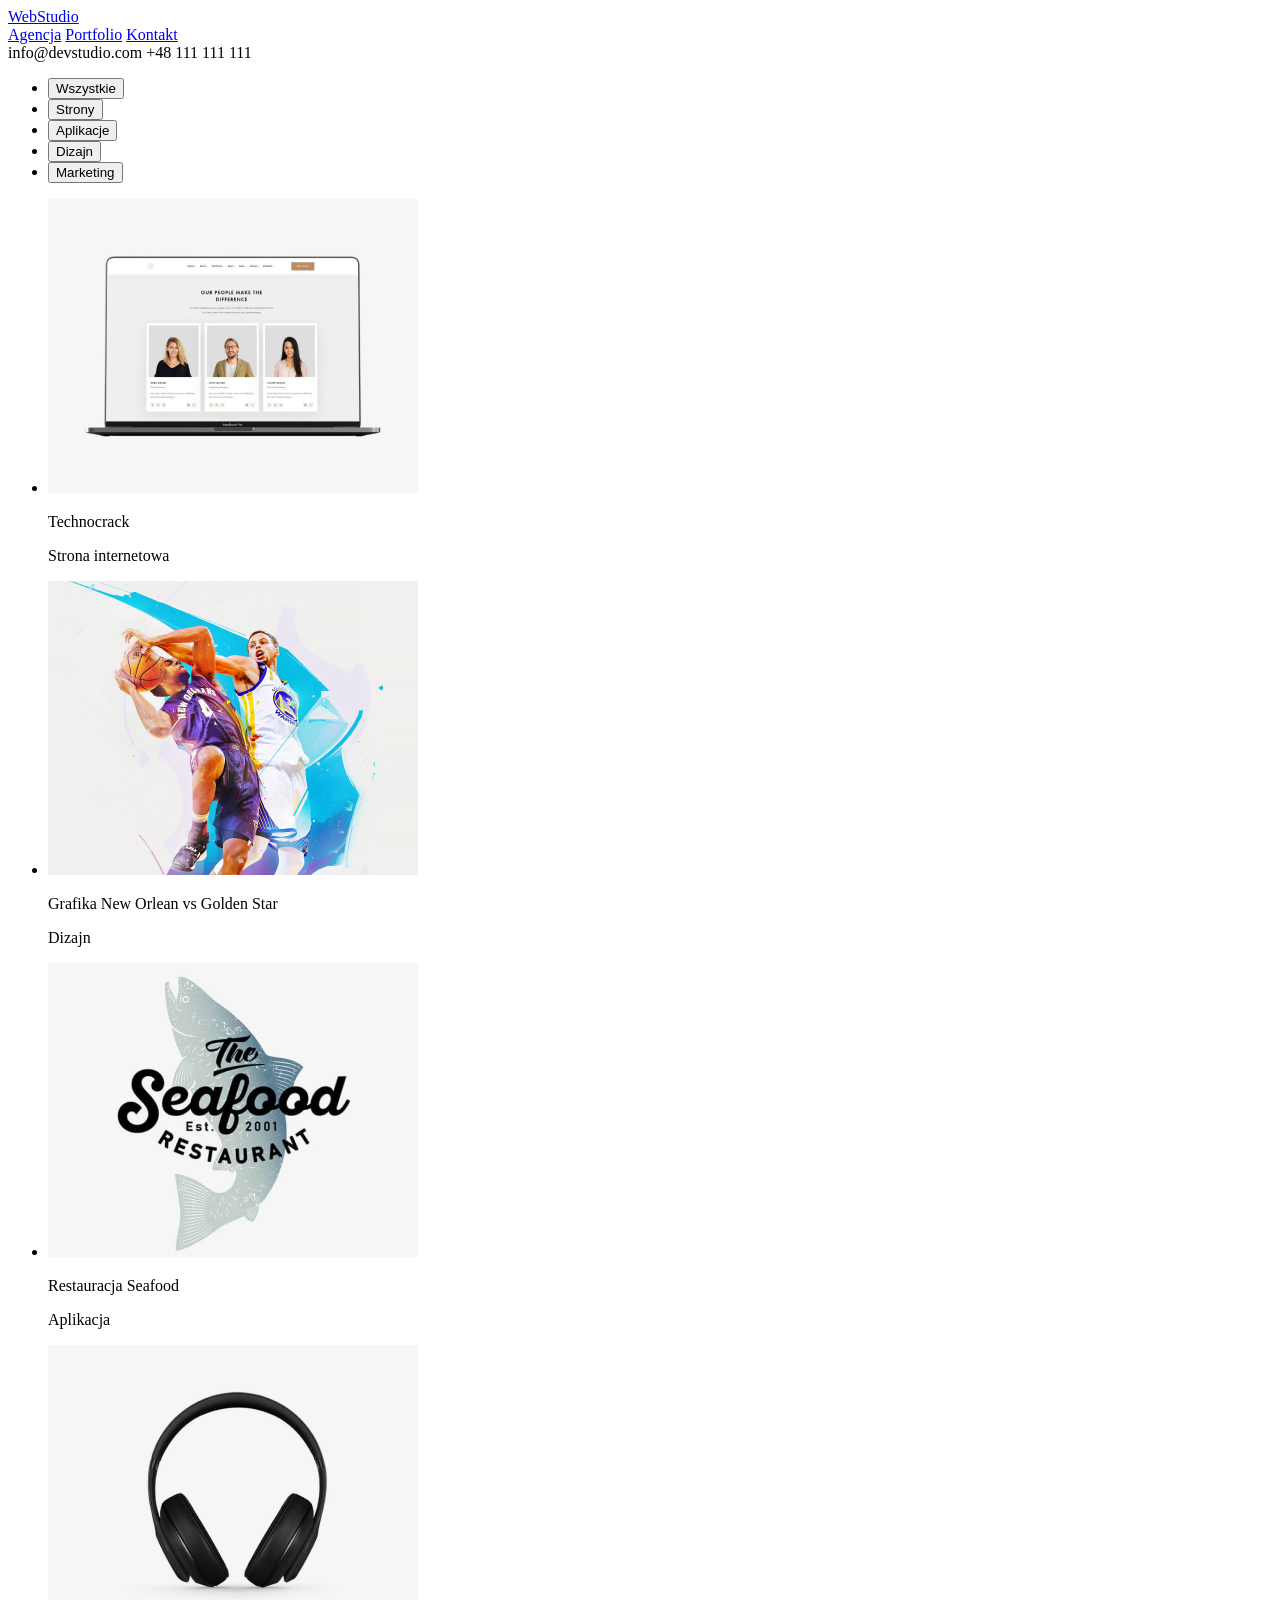
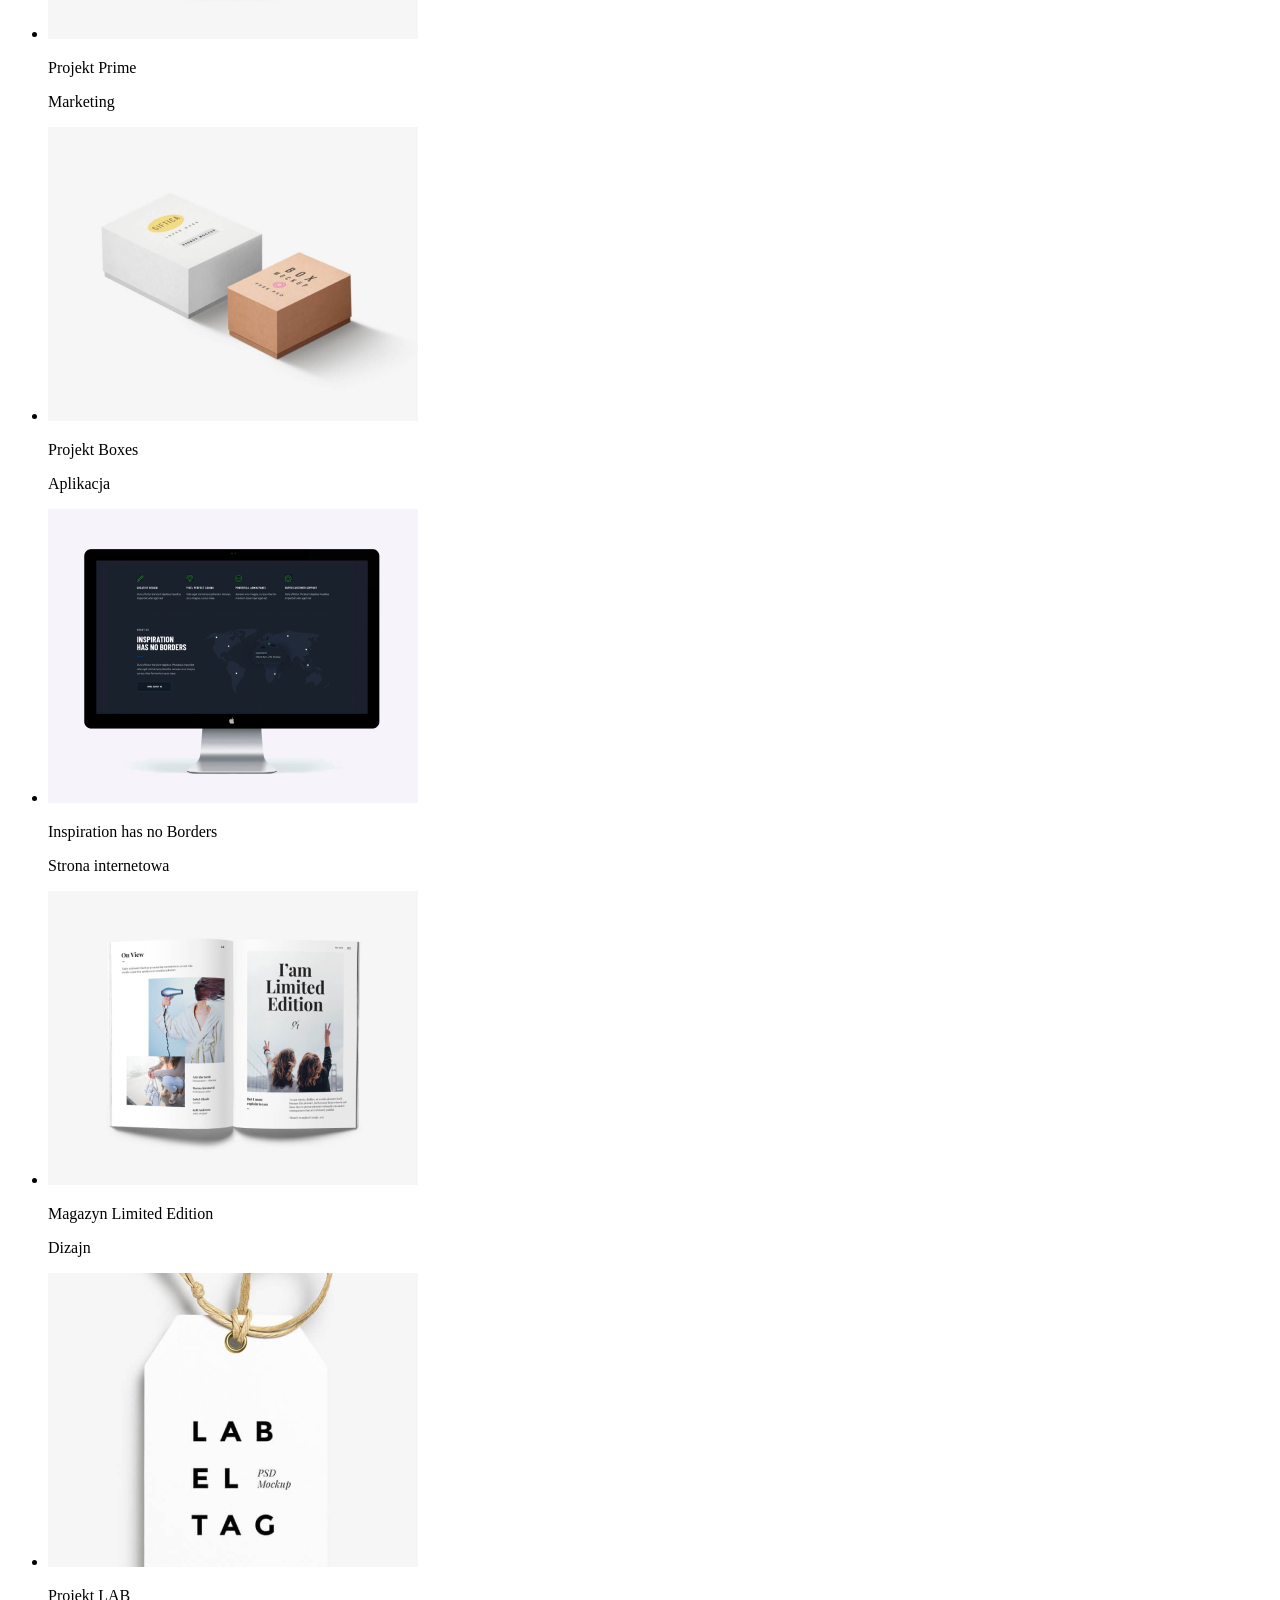
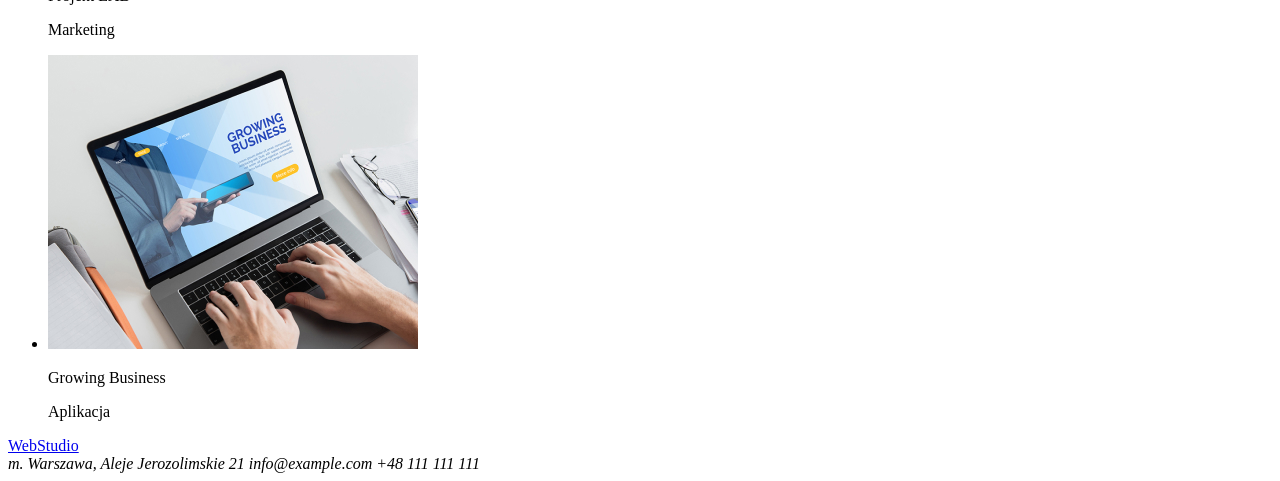
==== portfolio.html @ 7083e648 "Poprawka Index i napisanie html podstrony Portfolio" ====
<!DOCTYPE html>
<html lang="pl">
<head>
    <meta charset="UTF-8">
    <meta http-equiv="X-UA-Compatible" content="IE=edge">
    <meta name="viewport" content="width=device-width, initial-scale=1.0">
    <title>Portfolio</title>
</head>
<body>
    <header>
        <div>
            <span><a href="index.html">WebStudio</a></span>
            <nav>
                <a href="http://paw-am.pl">Agencja</a>
                <a href="portfolio.html">Portfolio</a>
                <a href="#kontakt">Kontakt</a>
            </nav>
            <span>info@devstudio.com</span>
            <span>+48 111 111 111</span>
        </div>   
    </header>
    <main>
        <div>
            <ul>
                <li><button type="button">Wszystkie</button></li>
                <li><button type="button">Strony</button></li>
                <li><button type="button">Aplikacje</button></li>
                <li><button type="button">Dizajn</button></li>
                <li><button type="button">Marketing</button></li>
            </ul>
        </div>
        <div>
            <ul>
                <li>
                    <img 
                    src="images/Portfolio/1.jpg"
                    width="370"
                    height="294"/><p>Technocrack</p><p>Strona internetowa</p>
                </li>
                <li>
                    <img
                    src="images/Portfolio/2.jpg"
                    width="370"
                    height="294"/><p>Grafika New Orlean vs Golden Star</p><p>Dizajn</p>
                </li>
                <li>
                    <img
                    src="images/Portfolio/3.jpg"
                    width="370"
                    height="294"/><p>Restauracja Seafood</p><p>Aplikacja</p>
                </li>
                <li>
                    <img
                    src="images/Portfolio/4.jpg"
                    width="370"
                    height="294"/><p>Projekt Prime</p><p>Marketing</p>
                </li>
                <li>
                    <img
                    src="images/Portfolio/5.jpg"
                    width="370"
                    height="294"/><p>Projekt Boxes</p><p>Aplikacja</p>
                </li>
                <li>
                    <img
                    src="images/Portfolio/6.jpg"
                    width="370"
                    height="294"/><p>Inspiration has no Borders</p><p>Strona internetowa</p>
                </li>
                <li>
                    <img
                    src="images/Portfolio/7.jpg"
                    width="370"
                    height="294"/><p>Magazyn Limited Edition</p><p>Dizajn</p>
                </li>
                <li>
                    <img
                    src="images/Portfolio/8.jpg"
                    width="370"
                    height="294"/><p>Projekt LAB</p><p>Marketing</p>
                </li>
                <li>
                    <img
                    src="images/Portfolio/9.jpg"
                    width="370"
                    height="294"/><p>Growing Business</p><p>Aplikacja</p>
                </li>
            </ul>
        </div>
    </main>
    <footer>
        <div>
            <a href="index.html">WebStudio</a>
        </div>
        <address id="kontakt">
            m. Warszawa, Aleje Jerozolimskie 21
            info@example.com
            +48 111 111 111
        </address>
    </footer>
</body>
</html>
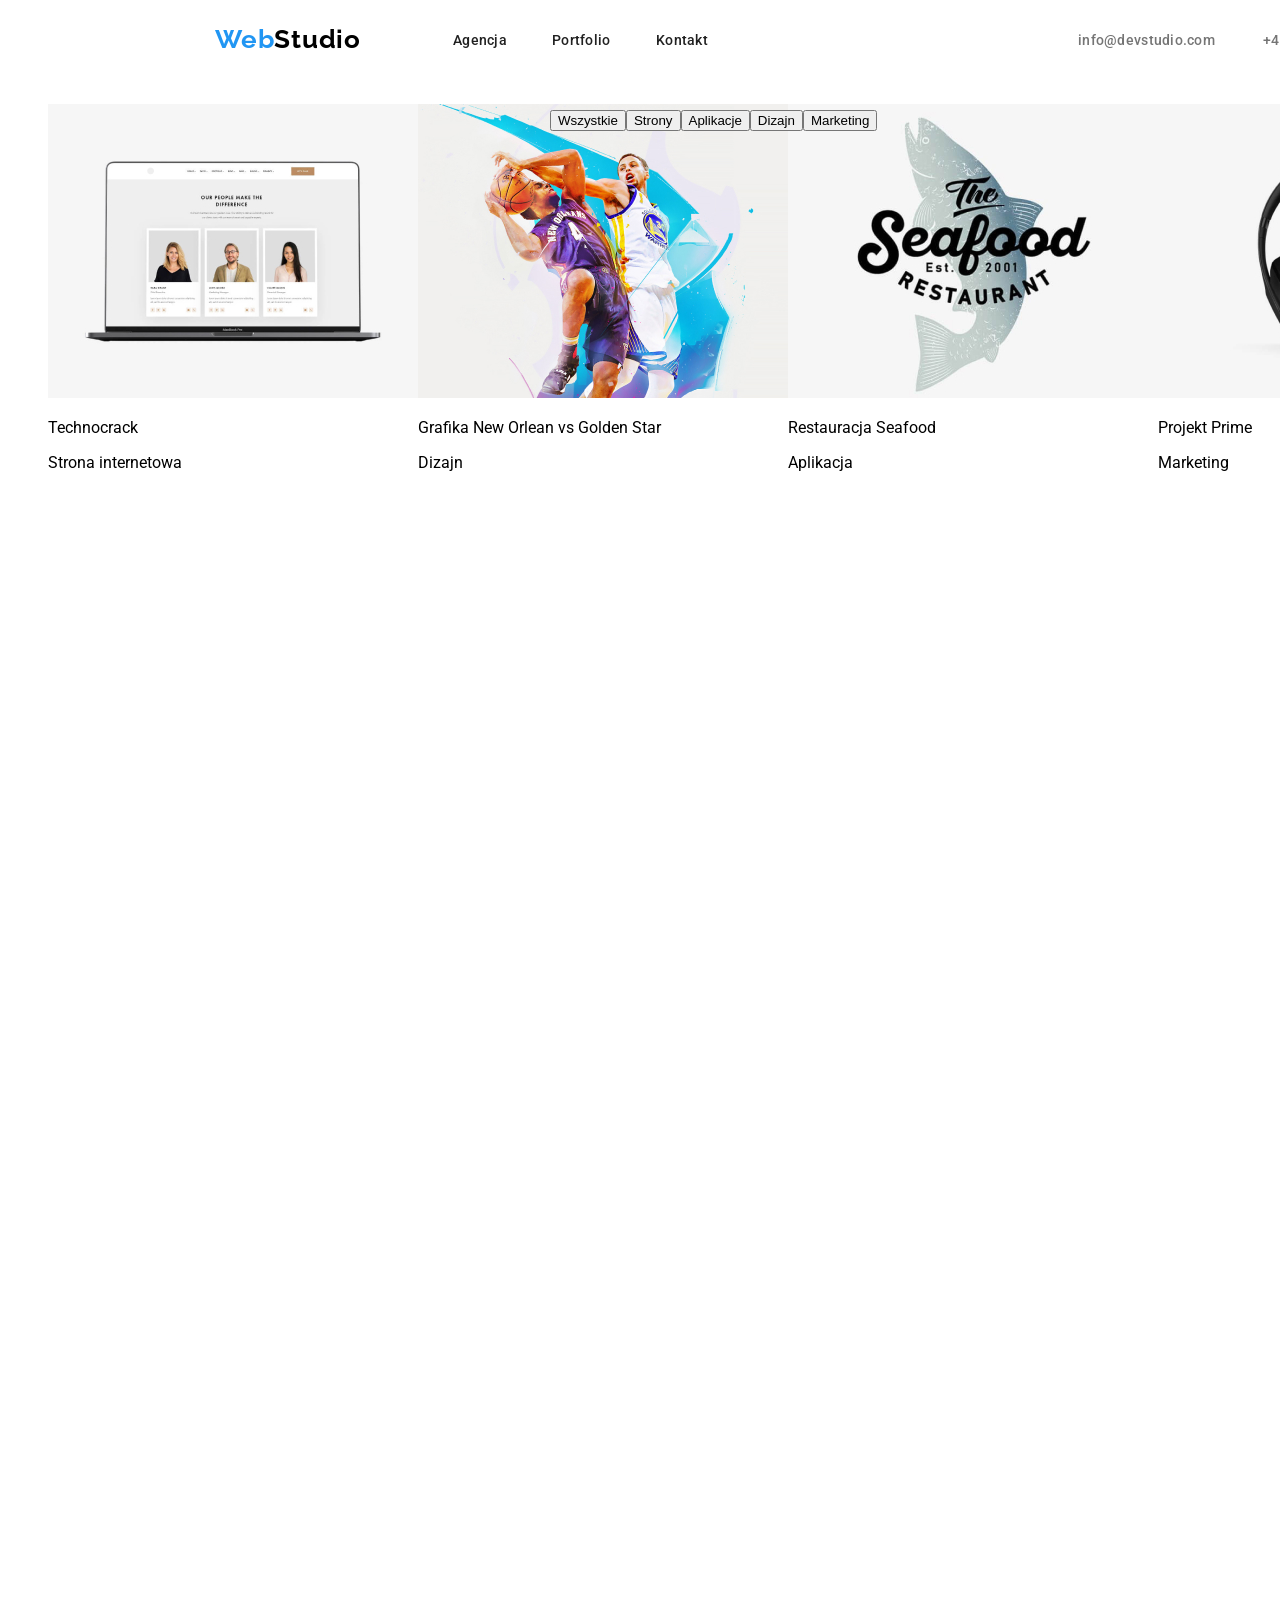
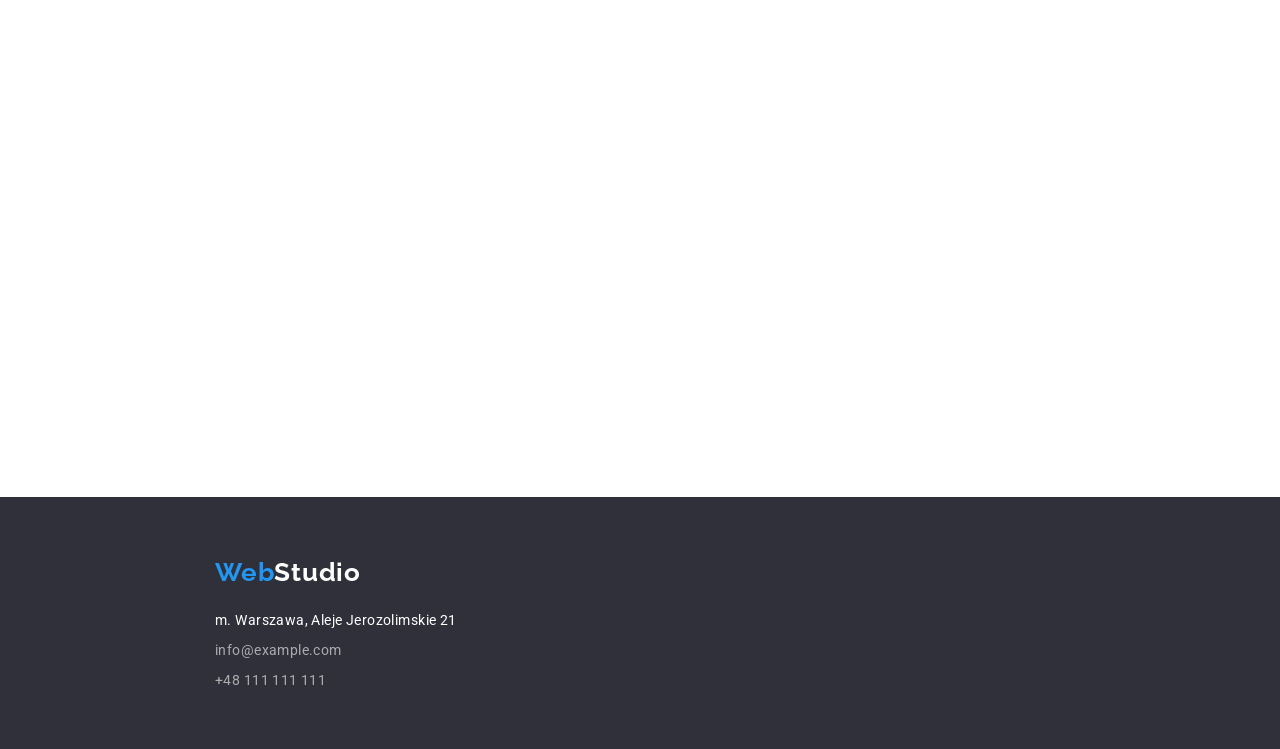
==== commit 99292c9d: "css part 1" ====
--- a/portfolio.html
+++ b/portfolio.html
@@ -5,23 +5,32 @@
     <meta http-equiv="X-UA-Compatible" content="IE=edge">
     <meta name="viewport" content="width=device-width, initial-scale=1.0">
     <title>Portfolio</title>
+    <link rel="stylesheet" href="css/styles.css" />
+    <link href="https://fonts.googleapis.com/css2?family=Raleway:wght@700&family=Roboto:wght@400;500;700;900&display=swap"
+        rel="stylesheet">
+        <style>
+            html {
+                font-family: 'Raleway', sans-serif;
+                font-family: 'Roboto', sans-serif;
+            }
+        </style>
 </head>
 <body>
     <header>
-        <div>
-            <span><a href="index.html">WebStudio</a></span>
+        <div class="menu">
+            <span><a class="logo-header" href="index.html"><span class="web">Web</span>Studio</a></span>
             <nav>
-                <a href="http://paw-am.pl">Agencja</a>
-                <a href="portfolio.html">Portfolio</a>
-                <a href="#kontakt">Kontakt</a>
+                <a class="agencja" href="http://paw-am.pl">Agencja</a>
+                <a class="portfolio" href="portfolio.html">Portfolio</a>
+                <a class="kontakt" href="#kontakt">Kontakt</a>
             </nav>
-            <span>info@devstudio.com</span>
-            <span>+48 111 111 111</span>
-        </div>   
+            <span class="email-menu">info@devstudio.com</span>
+            <span class="tel-menu">+48 111 111 111</span>
+        </div>
     </header>
     <main>
         <div>
-            <ul>
+            <ul class="filtry">
                 <li><button type="button">Wszystkie</button></li>
                 <li><button type="button">Strony</button></li>
                 <li><button type="button">Aplikacje</button></li>
@@ -30,72 +39,82 @@
             </ul>
         </div>
         <div>
-            <ul>
+            <ul class="projekty">
                 <li>
                     <img 
                     src="images/Portfolio/1.jpg"
+                    alt="Strona internetowa Technocrack na ekranie laptopa"
                     width="370"
                     height="294"/><p>Technocrack</p><p>Strona internetowa</p>
                 </li>
                 <li>
                     <img
                     src="images/Portfolio/2.jpg"
+                    alt="Grafika przedstawiająca dwóch koszykarzy druzyn New Orlean i Golden Star"
                     width="370"
                     height="294"/><p>Grafika New Orlean vs Golden Star</p><p>Dizajn</p>
                 </li>
                 <li>
                     <img
                     src="images/Portfolio/3.jpg"
+                    alt="Logo restauracji Seafood"
                     width="370"
                     height="294"/><p>Restauracja Seafood</p><p>Aplikacja</p>
                 </li>
                 <li>
                     <img
                     src="images/Portfolio/4.jpg"
+                    ale="słuchawki nauszne"
                     width="370"
                     height="294"/><p>Projekt Prime</p><p>Marketing</p>
                 </li>
                 <li>
                     <img
                     src="images/Portfolio/5.jpg"
+                    alt="dwa opakowania"
                     width="370"
                     height="294"/><p>Projekt Boxes</p><p>Aplikacja</p>
                 </li>
                 <li>
                     <img
                     src="images/Portfolio/6.jpg"
+                    ale="Strona internetowa Inspiration has no Borders na ekranie komputera"
                     width="370"
                     height="294"/><p>Inspiration has no Borders</p><p>Strona internetowa</p>
                 </li>
                 <li>
                     <img
                     src="images/Portfolio/7.jpg"
+                    alt="przykład projektu graficznego na otwartej stronie magazynu Limited Edition"
                     width="370"
                     height="294"/><p>Magazyn Limited Edition</p><p>Dizajn</p>
                 </li>
                 <li>
                     <img
                     src="images/Portfolio/8.jpg"
+                    alt="zawieszka z napisem labeltag"
                     width="370"
                     height="294"/><p>Projekt LAB</p><p>Marketing</p>
                 </li>
                 <li>
                     <img
                     src="images/Portfolio/9.jpg"
+                    alt="strona internetowa Growing Business na ekranie laptopa"
                     width="370"
                     height="294"/><p>Growing Business</p><p>Aplikacja</p>
                 </li>
             </ul>
         </div>
     </main>
-    <footer>
+    <footer class="footer">
         <div>
-            <a href="index.html">WebStudio</a>
+            <a class="logo-footer" href="index.html"><span class="web">Web</span><span
+                    class="studio-footer">Studio</span></a>
         </div>
         <address id="kontakt">
-            m. Warszawa, Aleje Jerozolimskie 21
-            info@example.com
-            +48 111 111 111
+            <span class="adres-footer">m. Warszawa, Aleje Jerozolimskie 21</span>
+            <span class="mail-footer">info@example.com</span>
+            <span class="tel-footer">+48 111 111 111</span>
         </address>
     </footer>
 </body>
--- a/css/styles.css
+++ b/css/styles.css
@@ -0,0 +1,356 @@
+.menu {
+    width: 1600px;
+    height: 80px;
+}
+.logo-header {
+    position: absolute;
+    width: 145px;
+    height: 31px;
+    left: 215px;
+    top: 24px;
+    font-family: Raleway;
+    font-style: normal;
+    font-weight: bold;
+    font-size: 26px;
+    line-height: 31px;
+    letter-spacing: 0.03em;
+    color: #000000;
+    text-decoration: none;
+}
+
+.web {
+    color: #2196F3;
+}
+
+.agencja {
+    position: absolute;
+    width: 53px;
+    height: 16px;
+    left: 453px;
+    top: 32px;
+    font-family: Roboto;
+    font-style: normal;
+    font-weight: 500;
+    font-size: 14px;
+    line-height: 16px;
+    letter-spacing: 0.02em;
+    color: #212121;
+    text-decoration: none;
+}
+.agencja:hover {
+    color: #2196F3;
+}
+
+.portfolio {
+    position: absolute;
+    width: 58px;
+    height: 16px;
+    left: 552px;
+    top: 32px;
+    font-family: Roboto;
+    font-style: normal;
+    font-weight: 500;
+    font-size: 14px;
+    line-height: 16px;
+    letter-spacing: 0.02em;
+    color: #212121;
+    text-decoration: none;
+}
+
+.portfolio:hover {
+    color: #2196F3;
+}
+
+.kontakt {
+    position: absolute;
+    width: 51px;
+    height: 16px;
+    left: 656px;
+    top: 32px;
+    font-family: Roboto;
+    font-style: normal;
+    font-weight: 500;
+    font-size: 14px;
+    line-height: 16px;
+    letter-spacing: 0.02em;
+    color: #212121;
+    text-decoration: none;
+}
+
+.kontakt:hover {
+    color: #2196F3;
+}
+
+.email-menu {
+    position: absolute;
+    width: 135px;
+    height: 16px;
+    left: 1078px;
+    top: 32px;
+    font-family: Roboto;
+    font-style: normal;
+    font-weight: 500;
+    font-size: 14px;
+    line-height: 16px;
+    letter-spacing: 0.02em;
+    color: #757575;
+}
+
+.email-menu:hover {
+    color: #2196F3;
+    cursor: pointer;
+}
+
+.tel-menu {
+    position: absolute;
+    width: 110px;
+    height: 16px;
+    left: 1263px;
+    top: 32px;
+    font-family: Roboto;
+    font-style: normal;
+    font-weight: 500;
+    font-size: 14px;
+    line-height: 16px;
+    letter-spacing: 0.02em;
+    color: #757575;
+}
+
+.tel-menu:hover {
+    color: #2196F3;
+    cursor: pointer;
+}
+
+.header {
+    position: absolute;
+    width: 1600px;
+    height: 600px;
+    left: 0px;
+    top: 80px;
+    background: #2F303A;
+}
+
+.efektywne {
+    position: absolute;
+    width: 696px;
+    height: 120px;
+    left: 452px;
+    top: 200px;
+    font-family: Roboto;
+    font-style: normal;
+    font-weight: 900;
+    font-size: 44px;
+    line-height: 60px;
+    text-align: center;
+    letter-spacing: 0.06em;
+    text-transform: uppercase;
+    color: #FFFFFF;
+}
+
+.button-zamow-usluge {
+    position: absolute;
+    width: 200px;
+    height: 50px;
+    left: 700px;
+    top: 380px;
+    background: #2196F3;
+    box-shadow: 0px 4px 4px rgba(0, 0, 0, 0.15);
+    border-radius: 4px;
+}
+
+.zamow-usluge {
+    font-size: 16px;
+    line-height: 30px;
+    letter-spacing: 0.06em;
+    color: #FFFFFF;
+}
+
+.tabela-atuty {
+    position: absolute;
+    width: 1170px;
+    height: 101px;
+    left: 215px;
+    top: 774px;
+    list-style: none;
+    white-space: wrap;
+    display: flex;
+}
+
+
+.zajecia {
+    position: absolute;
+    width: 1170px;
+    height: 386px;
+    left: 215px;
+    top: 94px;
+}
+
+.zajecia-naglowek {
+    position: absolute;
+    width: 352px;
+    height: 42px;
+    left: 409px;
+    top: 969px;
+    font-family: Roboto;
+    font-style: normal;
+    font-weight: bold;
+    font-size: 36px;
+    line-height: 42px;
+    text-align: center;
+    letter-spacing: 0.03em;
+    color: #212121;
+    white-space: nowrap;
+}
+
+.box1 {
+    position: absolute;
+    width: 370px;
+    height: 294px;
+    left: 0px;
+    top: 1061px;
+    white-space: wrap;
+}
+
+.box2 {
+    position: absolute;
+    width: 370px;
+    height: 294px;
+    left: 400px;
+    top: 1061px;
+}
+
+.box3 {
+    position: absolute;
+    width: 370px;
+    height: 294px;
+    left: 800px;
+    top: 1061px;
+}
+
+.zespol {
+    position: absolute;
+    width: 1600px;
+    height: 648px;
+    left: 0px;
+    top: 1449px;
+    background: #F5F4FA;
+}
+
+.nasz-zespol {
+    position: absolute;
+    width: 210px;
+    height: 42px;
+    left: 695px;
+    top: 1543px;
+    font-family: Roboto;
+    font-style: normal;
+    font-weight: bold;
+    font-size: 36px;
+    line-height: 42px;
+    text-align: center;
+    letter-spacing: 0.03em;
+    color: #212121;
+    white-space: nowrap;
+}
+.tabela-zespol {
+    list-style: none;
+    display: inline;
+    position: absolute;
+    width: 1170px;
+    height: 368px;
+    left: 215px;
+    top: 1635px;
+    display: flex;
+}
+
+.footer {
+    position: absolute;
+    width: 1600px;
+    height: 252px;
+    left: 0px;
+    top: 2097px;
+    background: #2F303A;
+}
+
+.logo-footer {
+position: absolute;
+width: 145px;
+height: 31px;
+left: 215px;
+top: 60px;
+font-family: Raleway;
+font-style: normal;
+font-weight: bold;
+font-size: 26px;
+line-height: 31px;
+letter-spacing: 0.03em;
+text-decoration: none;
+}
+
+.studio-footer {
+    color: #FFFFFF;
+}
+
+.adres-footer {
+    position: absolute;
+    width: 246px;
+    height: 21px;
+    left: 215px;
+    top: 111px;
+    font-family: Roboto;
+    font-style: normal;
+    font-weight: normal;
+    font-size: 14px;
+    line-height: 24px;
+    letter-spacing: 0.03em;
+    color: #FFFFFF;
+    white-space: nowrap;
+}
+
+.mail-footer {
+    position: absolute;
+    width: 231px;
+    height: 21px;
+    left: 215px;
+    top: 141px;
+    font-family: Roboto;
+    font-style: normal;
+    font-weight: normal;
+    font-size: 14px;
+    line-height: 24px;
+    letter-spacing: 0.03em;
+    color: rgba(255, 255, 255, 0.6);
+}
+
+.tel-footer {
+    position: absolute;
+    width: 231px;
+    height: 21px;
+    left: 215px;
+    top: 171px;
+    font-family: Roboto;
+    font-style: normal;
+    font-weight: normal;
+    font-size: 14px;
+    line-height: 24px;
+    letter-spacing: 0.03em;
+    color: rgba(255, 255, 255, 0.6);
+}
+
+
+
+
+.filtry {
+    position: absolute;
+    width: 572px;
+    height: 54px;
+    left: 510px;
+    top: 94px;
+    list-style: none;
+    display: flex;
+}
+
+.projekty {
+    display: flex;
+    list-style: none;
+}
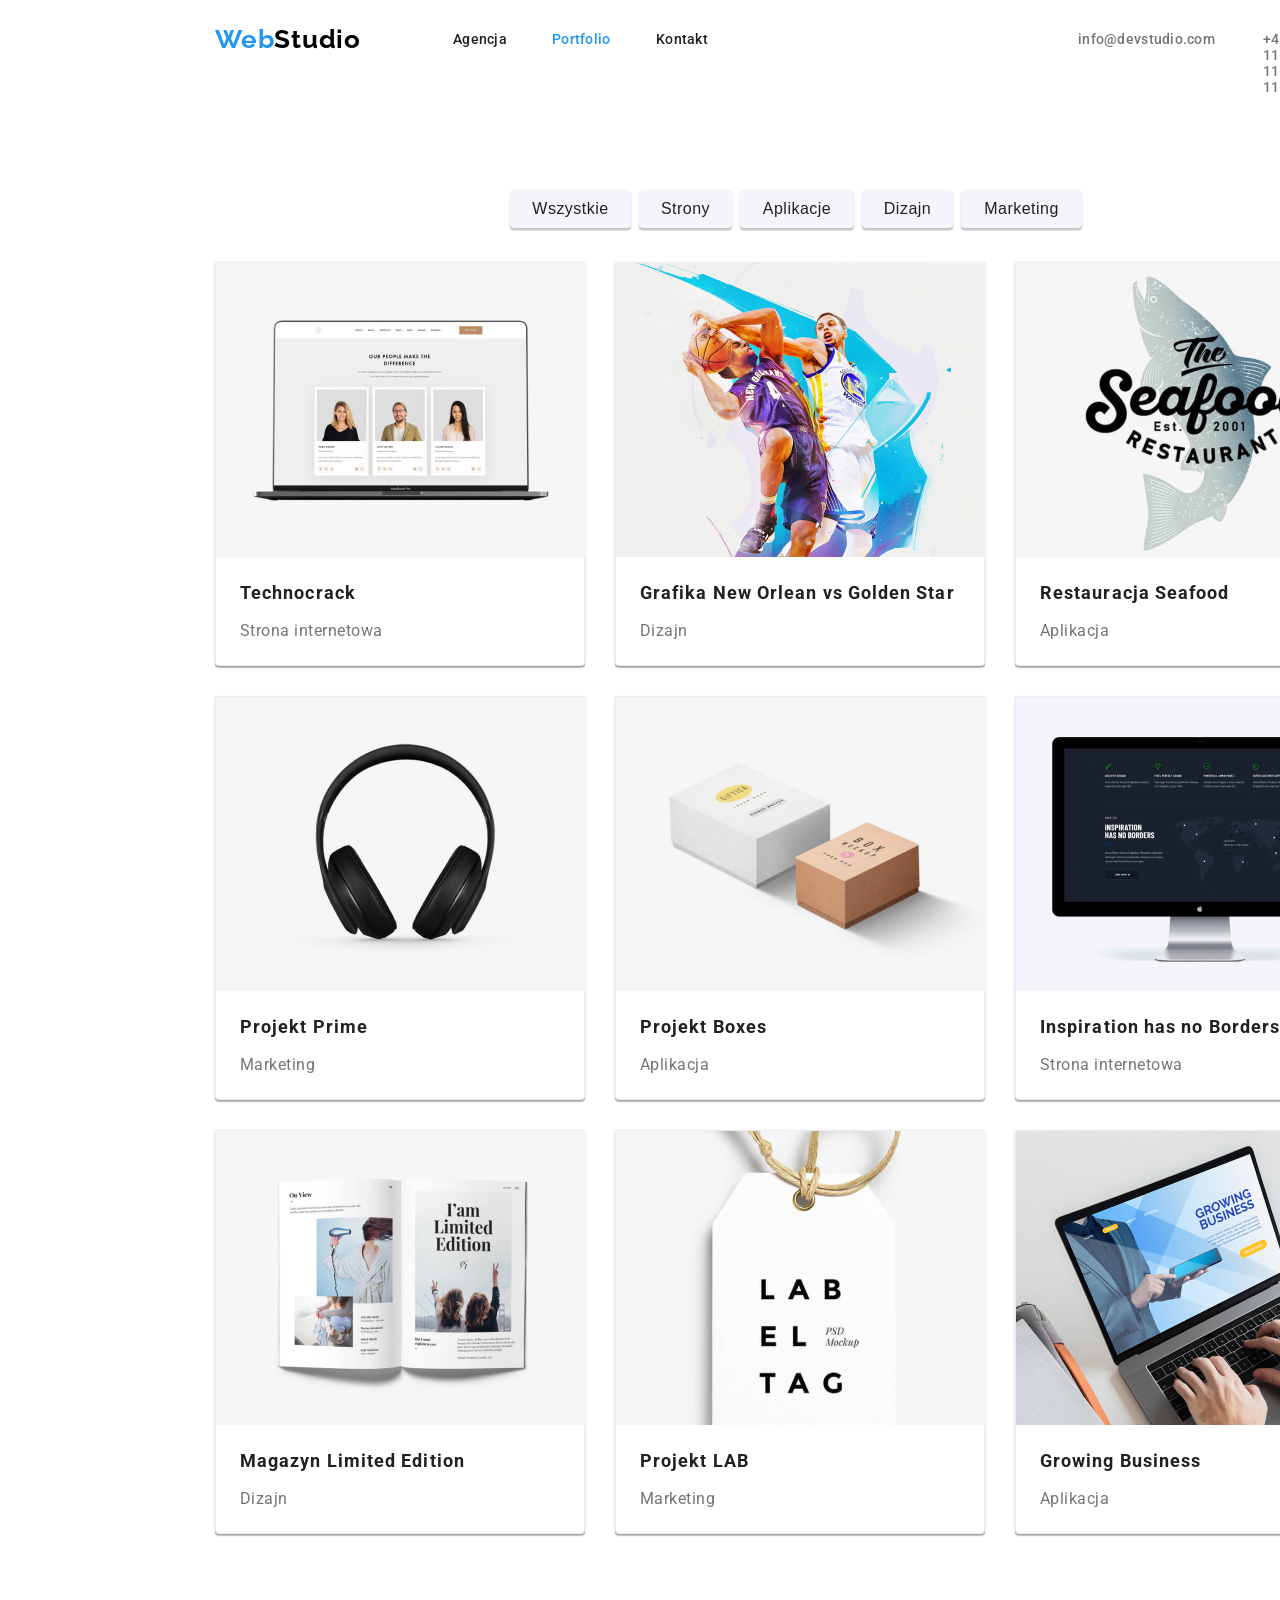
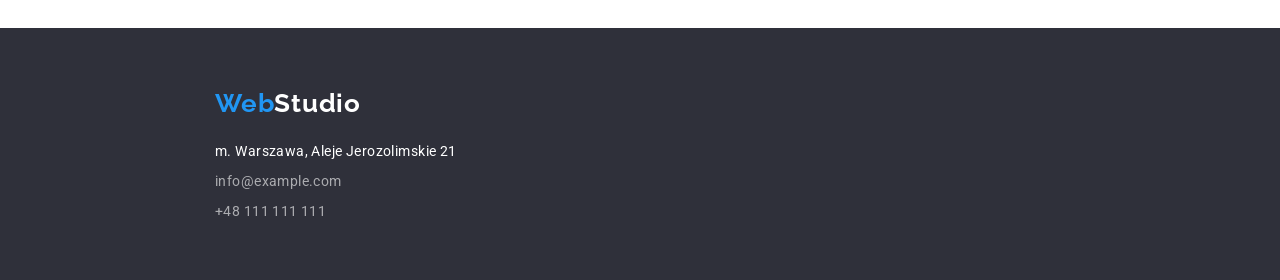
==== commit 699c1a20: "html+css part 2" ====
--- a/portfolio.html
+++ b/portfolio.html
@@ -20,8 +20,8 @@
         <div class="menu">
             <span><a class="logo-header" href="index.html"><span class="web">Web</span>Studio</a></span>
             <nav>
-                <a class="agencja" href="http://paw-am.pl">Agencja</a>
-                <a class="portfolio" href="portfolio.html">Portfolio</a>
+                <a class="agencja" href="index.html">Agencja</a>
+                <a class="portfolio-aktywny" href="portfolio.html">Portfolio</a>
                 <a class="kontakt" href="#kontakt">Kontakt</a>
             </nav>
             <span class="email-menu">info@devstudio.com</span>
@@ -31,82 +31,82 @@
     <main>
         <div>
             <ul class="filtry">
-                <li><button type="button">Wszystkie</button></li>
-                <li><button type="button">Strony</button></li>
-                <li><button type="button">Aplikacje</button></li>
-                <li><button type="button">Dizajn</button></li>
-                <li><button type="button">Marketing</button></li>
+                <li><button class="b1" type="button">Wszystkie</button></li>
+                <li><button class="b2" type="button">Strony</button></li>
+                <li><button class="b3" type="button">Aplikacje</button></li>
+                <li><button class="b4" type="button">Dizajn</button></li>
+                <li><button class="b5" type="button">Marketing</button></li>
             </ul>
         </div>
         <div>
             <ul class="projekty">
-                <li>
+                <li class="kontener projekt1">
                     <img 
                     src="images/Portfolio/1.jpg"
                     alt="Strona internetowa Technocrack na ekranie laptopa"
                     width="370"
-                    height="294"/><p>Technocrack</p><p>Strona internetowa</p>
+                    height="294"/><p class="projekt-tytul">Technocrack</p><p class="projekt-podpis">Strona internetowa</p>
                 </li>
-                <li>
+                <li class="kontener projekt2">
                     <img
                     src="images/Portfolio/2.jpg"
                     alt="Grafika przedstawiająca dwóch koszykarzy druzyn New Orlean i Golden Star"
                     width="370"
-                    height="294"/><p>Grafika New Orlean vs Golden Star</p><p>Dizajn</p>
+                    height="294"/><p class="projekt-tytul">Grafika New Orlean vs Golden Star</p><p class="projekt-podpis">Dizajn</p>
                 </li>
-                <li>
+                <li class="kontener projekt3">
                     <img
                     src="images/Portfolio/3.jpg"
                     alt="Logo restauracji Seafood"
                     width="370"
-                    height="294"/><p>Restauracja Seafood</p><p>Aplikacja</p>
+                    height="294"/><p class="projekt-tytul">Restauracja Seafood</p><p class="projekt-podpis">Aplikacja</p>
                 </li>
-                <li>
+                <li class="kontener projekt4">
                     <img
                     src="images/Portfolio/4.jpg"
                     ale="słuchawki nauszne"
                     width="370"
-                    height="294"/><p>Projekt Prime</p><p>Marketing</p>
+                    height="294"/><p class="projekt-tytul">Projekt Prime</p><p class="projekt-podpis">Marketing</p>
                 </li>
-                <li>
+                <li class="kontener projekt5">
                     <img
                     src="images/Portfolio/5.jpg"
                     alt="dwa opakowania"
                     width="370"
-                    height="294"/><p>Projekt Boxes</p><p>Aplikacja</p>
+                    height="294"/><p class="projekt-tytul">Projekt Boxes</p><p class="projekt-podpis">Aplikacja</p>
                 </li>
-                <li>
+                <li class="kontener projekt6">
                     <img
                     src="images/Portfolio/6.jpg"
                     ale="Strona internetowa Inspiration has no Borders na ekranie komputera"
                     width="370"
-                    height="294"/><p>Inspiration has no Borders</p><p>Strona internetowa</p>
+                    height="294"/><p class="projekt-tytul">Inspiration has no Borders</p><p class="projekt-podpis">Strona internetowa</p>
                 </li>
-                <li>
+                <li class="kontener projekt7">
                     <img
                     src="images/Portfolio/7.jpg"
                     alt="przykład projektu graficznego na otwartej stronie magazynu Limited Edition"
                     width="370"
-                    height="294"/><p>Magazyn Limited Edition</p><p>Dizajn</p>
+                    height="294"/><p class="projekt-tytul">Magazyn Limited Edition</p><p class="projekt-podpis">Dizajn</p>
                 </li>
-                <li>
+                <li class="kontener projekt8">
                     <img
                     src="images/Portfolio/8.jpg"
                     alt="zawieszka z napisem labeltag"
                     width="370"
-                    height="294"/><p>Projekt LAB</p><p>Marketing</p>
+                    height="294"/><p class="projekt-tytul">Projekt LAB</p><p class="projekt-podpis">Marketing</p>
                 </li>
-                <li>
+                <li class="kontener projekt9">
                     <img
                     src="images/Portfolio/9.jpg"
                     alt="strona internetowa Growing Business na ekranie laptopa"
                     width="370"
-                    height="294"/><p>Growing Business</p><p>Aplikacja</p>
+                    height="294"/><p class="projekt-tytul">Growing Business</p><p class="projekt-podpis">Aplikacja</p>
                 </li>
             </ul>
         </div>
     </main>
-    <footer class="footer">
+    <footer class="footer-portfolio">
         <div>
             <a class="logo-footer" href="index.html"><span class="web">Web</span><span
                     class="studio-footer">Studio</span></a>
--- a/css/styles.css
+++ b/css/styles.css
@@ -9,10 +9,9 @@
     left: 215px;
     top: 24px;
     font-family: Raleway;
-    font-style: normal;
     font-weight: bold;
     font-size: 26px;
-    line-height: 31px;
+    line-height: 1.19;
     letter-spacing: 0.03em;
     color: #000000;
     text-decoration: none;
@@ -28,17 +27,29 @@
     height: 16px;
     left: 453px;
     top: 32px;
-    font-family: Roboto;
-    font-style: normal;
-    font-weight: 500;
-    font-size: 14px;
-    line-height: 16px;
+    font-weight: 500;
+    font-size: 14px;
+    line-height: 1.14;
     letter-spacing: 0.02em;
     color: #212121;
     text-decoration: none;
 }
-.agencja:hover {
+.agencja:hover, 
+.agencja:focus {
     color: #2196F3;
+}
+.agencja-aktywny {
+    position: absolute;
+    width: 53px;
+    height: 16px;
+    left: 453px;
+    top: 32px;
+    font-weight: 500;
+    font-size: 14px;
+    line-height: 1.14;
+    letter-spacing: 0.02em;
+    text-decoration: none;
+    color: #2196f3;
 }
 
 .portfolio {
@@ -47,17 +58,30 @@
     height: 16px;
     left: 552px;
     top: 32px;
-    font-family: Roboto;
-    font-style: normal;
-    font-weight: 500;
-    font-size: 14px;
-    line-height: 16px;
+    font-weight: 500;
+    font-size: 14px;
+    line-height: 1.14;
     letter-spacing: 0.02em;
     color: #212121;
     text-decoration: none;
 }
 
-.portfolio:hover {
+.portfolio-aktywny {
+    position: absolute;
+    width: 58px;
+    height: 16px;
+    left: 552px;
+    top: 32px;
+    font-weight: 500;
+    font-size: 14px;
+    line-height: 1.14;
+    letter-spacing: 0.02em;
+    color: #2196F3;
+    text-decoration: none;
+}
+
+.portfolio:hover,
+.portfolio:focus {
     color: #2196F3;
 }
 
@@ -67,18 +91,26 @@
     height: 16px;
     left: 656px;
     top: 32px;
-    font-family: Roboto;
-    font-style: normal;
-    font-weight: 500;
-    font-size: 14px;
-    line-height: 16px;
+    font-weight: 500;
+    font-size: 14px;
+    line-height: 1.14;
     letter-spacing: 0.02em;
     color: #212121;
     text-decoration: none;
 }
 
-.kontakt:hover {
+.kontakt:hover,
+.kontakt:focus,
+.tel-menu:hover,
+.tel-menu:focus,
+.email-menu:hover,
+.email-menu:focus,
+.mail-footer:hover,
+.mail-footer:focus,
+.tel-footer:hover,
+.tel-footer:focus {
     color: #2196F3;
+    cursor: pointer;
 }
 
 .email-menu {
@@ -87,38 +119,23 @@
     height: 16px;
     left: 1078px;
     top: 32px;
-    font-family: Roboto;
-    font-style: normal;
-    font-weight: 500;
-    font-size: 14px;
-    line-height: 16px;
+    font-weight: 500;
+    font-size: 14px;
+    line-height: 1.14;
     letter-spacing: 0.02em;
     color: #757575;
 }
 
-.email-menu:hover {
-    color: #2196F3;
-    cursor: pointer;
-}
-
 .tel-menu {
     position: absolute;
-    width: 110px;
     height: 16px;
     left: 1263px;
     top: 32px;
-    font-family: Roboto;
-    font-style: normal;
-    font-weight: 500;
-    font-size: 14px;
-    line-height: 16px;
+    font-weight: 500;
+    font-size: 14px;
+    line-height: 1.14;
     letter-spacing: 0.02em;
     color: #757575;
-}
-
-.tel-menu:hover {
-    color: #2196F3;
-    cursor: pointer;
 }
 
 .header {
@@ -136,11 +153,9 @@
     height: 120px;
     left: 452px;
     top: 200px;
-    font-family: Roboto;
-    font-style: normal;
     font-weight: 900;
     font-size: 44px;
-    line-height: 60px;
+    line-height: 1.36;
     text-align: center;
     letter-spacing: 0.06em;
     text-transform: uppercase;
@@ -154,17 +169,13 @@
     left: 700px;
     top: 380px;
     background: #2196F3;
+    font-size: 16px;
+    letter-spacing: 0.06em;
+    color: #FFFFFF;
     box-shadow: 0px 4px 4px rgba(0, 0, 0, 0.15);
     border-radius: 4px;
 }
 
-.zamow-usluge {
-    font-size: 16px;
-    line-height: 30px;
-    letter-spacing: 0.06em;
-    color: #FFFFFF;
-}
-
 .tabela-atuty {
     position: absolute;
     width: 1170px;
@@ -172,10 +183,59 @@
     left: 215px;
     top: 774px;
     list-style: none;
-    white-space: wrap;
     display: flex;
 }
 
+.t1 {
+    position: absolute;
+    width: 270px;
+    height: 101px;
+    left: 0px;
+}
+
+.t2 {
+    position: absolute;
+    width: 270px;
+    height: 101px;
+    left: 300px;
+}
+
+.t3 {
+    position: absolute;
+    width: 270px;
+    height: 101px;
+    left: 600px;
+}
+
+.t4 {
+    position: absolute;
+    width: 270px;
+    height: 101px;
+    left: 900px;
+}
+
+.t1-naglowek, .t2-naglowek, .t3-naglowek, .t4-naglowek {
+    position: absolute;
+    width: 270px;
+    height: 16px;
+    font-weight: bold;
+    font-size: 14px;
+    line-height: 1,14;
+    letter-spacing: 0.03em;
+    text-transform: uppercase;
+    color: #212121;
+}
+
+.t1-tresc, .t2-tresc, .t3-tresc, .t4-tresc {
+    position: absolute;
+    width: 270px;
+    height: 75px;
+    top: 26px;
+    font-size: 14px;
+    line-height: 24px;
+    letter-spacing: 0.03em;
+    color: #757575;
+}
 
 .zajecia {
     position: absolute;
@@ -187,19 +247,14 @@
 
 .zajecia-naglowek {
     position: absolute;
-    width: 352px;
-    height: 42px;
     left: 409px;
-    top: 969px;
-    font-family: Roboto;
-    font-style: normal;
+    top: 889px;
     font-weight: bold;
     font-size: 36px;
     line-height: 42px;
     text-align: center;
     letter-spacing: 0.03em;
     color: #212121;
-    white-space: nowrap;
 }
 
 .box1 {
@@ -207,8 +262,7 @@
     width: 370px;
     height: 294px;
     left: 0px;
-    top: 1061px;
-    white-space: wrap;
+    top: 981px;
 }
 
 .box2 {
@@ -216,7 +270,7 @@
     width: 370px;
     height: 294px;
     left: 400px;
-    top: 1061px;
+    top: 981px;
 }
 
 .box3 {
@@ -224,7 +278,7 @@
     width: 370px;
     height: 294px;
     left: 800px;
-    top: 1061px;
+    top: 981px;
 }
 
 .zespol {
@@ -232,59 +286,158 @@
     width: 1600px;
     height: 648px;
     left: 0px;
-    top: 1449px;
+    top: 1369px;
     background: #F5F4FA;
 }
 
 .nasz-zespol {
     position: absolute;
-    width: 210px;
-    height: 42px;
     left: 695px;
-    top: 1543px;
-    font-family: Roboto;
-    font-style: normal;
+    top: 1463px;
     font-weight: bold;
     font-size: 36px;
     line-height: 42px;
     text-align: center;
     letter-spacing: 0.03em;
     color: #212121;
-    white-space: nowrap;
-}
+}
+
 .tabela-zespol {
     list-style: none;
-    display: inline;
     position: absolute;
     width: 1170px;
     height: 368px;
     left: 215px;
-    top: 1635px;
+    top: 1555px;
     display: flex;
 }
 
-.footer {
+.zespol-1 {
+    position: absolute;
+    width: 270px;
+    height: 368px;
+    left: 0px;
+    background: #FFFFFF;
+    box-shadow: 0px 1px 3px rgba(0, 0, 0, 0.12), 0px 1px 1px rgba(0, 0, 0, 0.14), 0px 2px 1px rgba(0, 0, 0, 0.2);
+    border-radius: 0px 0px 4px 4px;
+}
+
+.zespol-2 {
+    position: absolute;
+    width: 270px;
+    height: 368px;
+    left: 300px;
+    background: #FFFFFF;
+    box-shadow: 0px 1px 3px rgba(0, 0, 0, 0.12), 0px 1px 1px rgba(0, 0, 0, 0.14), 0px 2px 1px rgba(0, 0, 0, 0.2);
+    border-radius: 0px 0px 4px 4px;
+}
+
+.zespol-3 {
+    position: absolute;
+    width: 270px;
+    height: 368px;
+    left: 600px;
+    background: #FFFFFF;
+    box-shadow: 0px 1px 3px rgba(0, 0, 0, 0.12), 0px 1px 1px rgba(0, 0, 0, 0.14), 0px 2px 1px rgba(0, 0, 0, 0.2);
+    border-radius: 0px 0px 4px 4px;
+}
+
+.zespol-4 {
+    position: absolute;
+    width: 270px;
+    height: 368px;
+    left: 900px;
+    background: #FFFFFF;
+    box-shadow: 0px 1px 3px rgba(0, 0, 0, 0.12), 0px 1px 1px rgba(0, 0, 0, 0.14), 0px 2px 1px rgba(0, 0, 0, 0.2);
+    border-radius: 0px 0px 4px 4px;
+}
+
+.zespol-1-imie, .zespol-2-imie, .zespol-3-imie, .zespol-4-imie {
+    position: absolute;
+    left: 99px;
+    top: 270px;
+    font-weight: 500;
+    font-size: 16px;
+    line-height: 19px;
+    text-align: center;
+    letter-spacing: 0.03em;
+    color: #212121;
+}
+
+.zespol-1-stan {
+    position: absolute;
+    left: 70px;
+    top: 299px;
+    font-size: 16px;
+    line-height: 19px;
+    text-align: center;
+    letter-spacing: 0.03em;
+    color: #757575;
+}
+
+.zespol-2-stan {
+    position: absolute;
+    left: 62px;
+    top: 299px;
+    font-size: 16px;
+    line-height: 19px;
+    text-align: center;
+    letter-spacing: 0.03em;
+    color: #757575;
+}
+
+.zespol-3-stan {
+    position: absolute;
+    left: 97px;
+    top: 299px;
+    font-size: 16px;
+    line-height: 19px;
+    text-align: center;
+    letter-spacing: 0.03em;
+    color: #757575;
+}
+
+.zespol-4-stan {
+    position: absolute;
+    left: 92px;
+    top: 299px;
+    font-size: 16px;
+    line-height: 19px;
+    text-align: center;
+    letter-spacing: 0.03em;
+    color: #757575;
+}
+
+.footer-agencja {
     position: absolute;
     width: 1600px;
     height: 252px;
     left: 0px;
-    top: 2097px;
+    top: 2017px;
     background: #2F303A;
 }
 
+.footer-portfolio {
+    position: absolute;
+    width: 1600px;
+    height: 252px;
+    left: 0px;
+    top: 1628px;
+    background: #2F303A;
+}
+
 .logo-footer {
-position: absolute;
-width: 145px;
-height: 31px;
-left: 215px;
-top: 60px;
-font-family: Raleway;
-font-style: normal;
-font-weight: bold;
-font-size: 26px;
-line-height: 31px;
-letter-spacing: 0.03em;
-text-decoration: none;
+    position: absolute;
+    width: 145px;
+    height: 31px;
+    left: 215px;
+    top: 60px;
+    font-family: Raleway;
+    font-weight: bold;
+    font-size: 26px;
+    line-height: 31px;
+    letter-spacing: 0.03em;
+    text-decoration: none;
 }
 
 .studio-footer {
@@ -297,9 +450,7 @@
     height: 21px;
     left: 215px;
     top: 111px;
-    font-family: Roboto;
     font-style: normal;
-    font-weight: normal;
     font-size: 14px;
     line-height: 24px;
     letter-spacing: 0.03em;
@@ -313,9 +464,7 @@
     height: 21px;
     left: 215px;
     top: 141px;
-    font-family: Roboto;
     font-style: normal;
-    font-weight: normal;
     font-size: 14px;
     line-height: 24px;
     letter-spacing: 0.03em;
@@ -328,9 +477,7 @@
     height: 21px;
     left: 215px;
     top: 171px;
-    font-family: Roboto;
     font-style: normal;
-    font-weight: normal;
     font-size: 14px;
     line-height: 24px;
     letter-spacing: 0.03em;
@@ -345,12 +492,136 @@
     width: 572px;
     height: 54px;
     left: 510px;
-    top: 94px;
+    top: 174px;
     list-style: none;
     display: flex;
+}
+
+button {
+    position: absolute;
+    height: 38px;
+    background: #F5F4FA;
+    box-shadow: 0px 3px 1px rgba(0, 0, 0, 0.1), 0px 1px 2px rgba(0, 0, 0, 0.08), 0px 2px 2px rgba(0, 0, 0, 0.12);
+    border-radius: 4px;
+    border: none;
+    cursor:pointer;
+    font-weight: 500;
+    font-size: 16px;
+    text-align: center;
+    letter-spacing: 0.03em;
+    color: #212121;
+}
+
+button:hover {
+    background: #2196F3;
+    color: #fff;
+}
+
+.b1 {
+    width: 121px;
+    left: 0px;
+}
+
+.b2 {
+    width: 93px;
+    left: 129px;
+}
+
+.b3 {
+    width: 114px;
+    left: 230px;
+}
+
+.b4{
+    width: 91px;
+    left: 352px;
+}
+
+.b5 {
+    width: 121px;
+    left: 451px;
 }
 
 .projekty {
     display: flex;
     list-style: none;
+}
+
+.kontener {
+    position: absolute;
+    width: 370px;
+    height: 404px;
+    background: #FFFFFF;
+    box-shadow: 0px 1px 3px rgba(0, 0, 0, 0.12), 0px 1px 1px rgba(0, 0, 0, 0.14), 0px 2px 1px rgba(0, 0, 0, 0.2);
+    border-radius: 0px 0px 4px 4px;
+    border: 1px solid #EEEEEE;
+    box-sizing: border-box;
+}
+
+.projekt1 {
+    left: 215px;
+    top: 262px;
+}
+
+.projekt2 {
+    left: 615px;
+    top: 262px;
+}
+
+.projekt3 {
+    left: 1015px;
+    top: 262px;
+}
+
+.projekt4 {
+    left: 215px;
+    top: 696px;
+}
+
+.projekt5 {
+    left: 615px;
+    top: 696px;
+}
+
+.projekt6 {
+    left: 1015px;
+    top: 696px;
+}
+
+.projekt7 {
+    left: 215px;
+    top: 1130px;
+}
+
+.projekt8 {
+    left: 615px;
+    top: 1130px;
+}
+
+.projekt9 {
+    left: 1015px;
+    top: 1130px;
+}
+
+.projekt-tytul {
+    position: absolute;
+    left: 24px;
+    top: 294px;
+    font-weight: bold;
+    font-size: 18px;
+    line-height: 36px;
+    letter-spacing: 0.06em;
+    color: #212121;
+}
+
+.projekt-podpis {
+    position: absolute;
+    width: 322px;
+    height: 30px;
+    left: 24px;
+    top: 337px;
+    font-size: 16px;
+    line-height: 30px;
+    letter-spacing: 0.03em;
+    color: #757575;
 }
